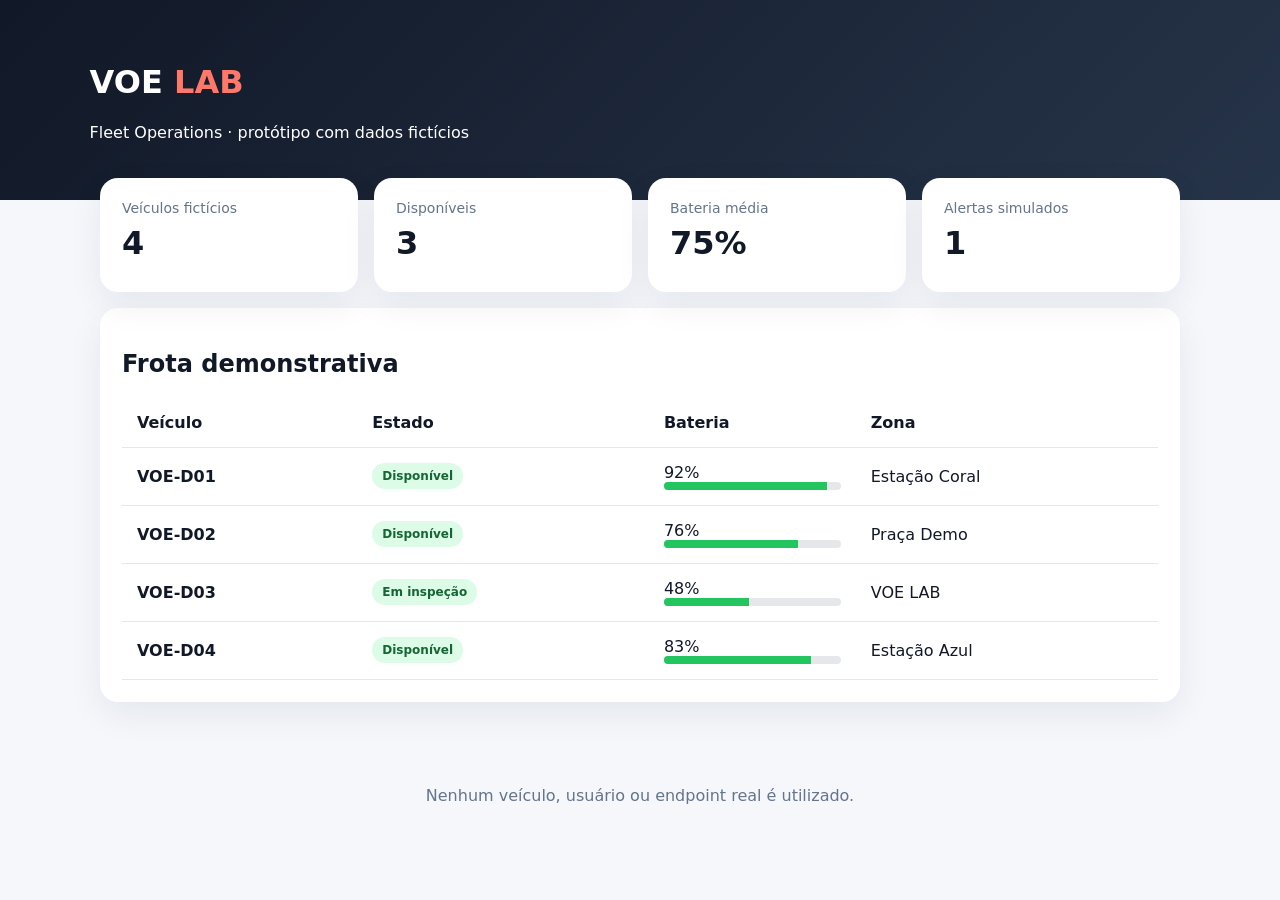
==== dashboard/index.html @ e5644e3e "feat: adiciona painel fictício de frota" ====
<!doctype html>
<html lang="pt-BR">
<head>
  <meta charset="utf-8">
  <meta name="viewport" content="width=device-width,initial-scale=1">
  <title>VOE LAB · Fleet Demo</title>
  <style>
    :root{--coral:#ff786a;--ink:#111827;--muted:#64748b;--bg:#f5f7fb;--card:#fff;--green:#22c55e}
    *{box-sizing:border-box} body{margin:0;font-family:Inter,system-ui,sans-serif;background:var(--bg);color:var(--ink)}
    header{padding:42px max(24px,7vw);background:linear-gradient(135deg,#111827,#263449);color:#fff}
    header b{color:var(--coral)} main{max-width:1120px;margin:-22px auto 60px;padding:0 20px}
    .grid{display:grid;grid-template-columns:repeat(auto-fit,minmax(210px,1fr));gap:16px}
    .card{background:var(--card);border-radius:18px;padding:22px;box-shadow:0 12px 35px #0f172a12}
    .number{font-size:32px;font-weight:800;margin:8px 0}.muted{color:var(--muted);font-size:14px}
    table{width:100%;border-collapse:collapse} th,td{padding:15px;text-align:left;border-bottom:1px solid #e5e7eb}
    .pill{display:inline-block;padding:6px 10px;border-radius:999px;background:#dcfce7;color:#166534;font-size:12px;font-weight:700}
    .battery{height:8px;background:#e5e7eb;border-radius:9px;overflow:hidden}.battery i{display:block;height:100%;background:var(--green)}
    footer{text-align:center;color:var(--muted);padding:24px}
  </style>
</head>
<body>
  <header><h1>VOE <b>LAB</b></h1><p>Fleet Operations · protótipo com dados fictícios</p></header>
  <main>
    <section class="grid" id="metrics"></section>
    <section class="card" style="margin-top:16px;overflow:auto">
      <h2>Frota demonstrativa</h2>
      <table><thead><tr><th>Veículo</th><th>Estado</th><th>Bateria</th><th>Zona</th></tr></thead><tbody id="fleet"></tbody></table>
    </section>
  </main>
  <footer>Nenhum veículo, usuário ou endpoint real é utilizado.</footer>
  <script>
    const vehicles=[
      {id:"VOE-D01",status:"Disponível",battery:92,zone:"Estação Coral"},
      {id:"VOE-D02",status:"Disponível",battery:76,zone:"Praça Demo"},
      {id:"VOE-D03",status:"Em inspeção",battery:48,zone:"VOE LAB"},
      {id:"VOE-D04",status:"Disponível",battery:83,zone:"Estação Azul"}
    ];
    const metrics=[
      ["Veículos fictícios",vehicles.length],
      ["Disponíveis",vehicles.filter(v=>v.status==="Disponível").length],
      ["Bateria média",Math.round(vehicles.reduce((a,v)=>a+v.battery,0)/vehicles.length)+"%"],
      ["Alertas simulados",1]
    ];
    document.querySelector("#metrics").innerHTML=metrics.map(([label,value])=>`<article class="card"><div class="muted">${label}</div><div class="number">${value}</div></article>`).join("");
    document.querySelector("#fleet").innerHTML=vehicles.map(v=>`<tr><td><b>${v.id}</b></td><td><span class="pill">${v.status}</span></td><td><div>${v.battery}%</div><div class="battery"><i style="width:${v.battery}%"></i></div></td><td>${v.zone}</td></tr>`).join("");
  </script>
</body>
</html>
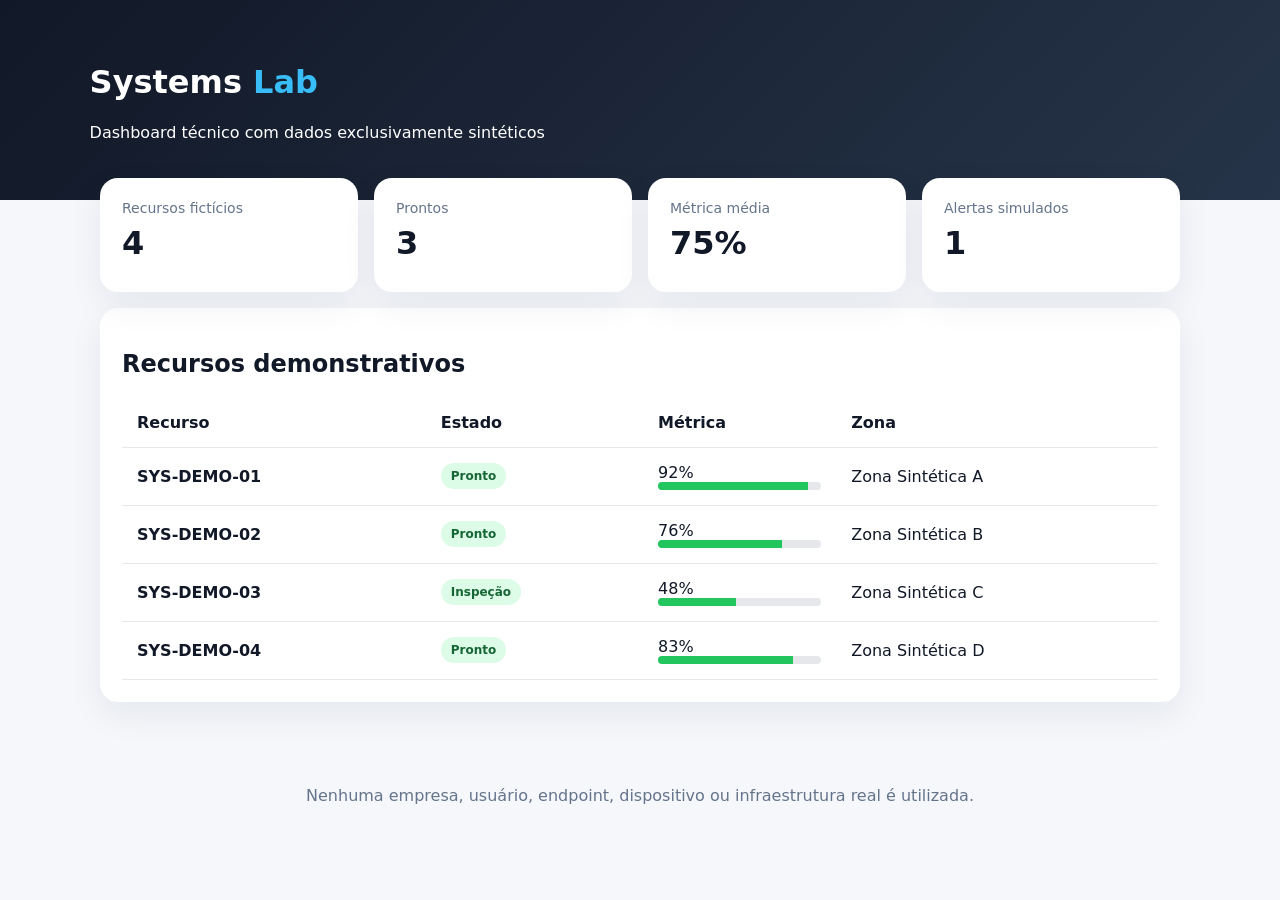
==== commit a0632082: "refactor(dashboard): remover marca e usar dados genéricos" ====
--- a/dashboard/index.html
+++ b/dashboard/index.html
@@ -3,46 +3,46 @@
 <head>
   <meta charset="utf-8">
   <meta name="viewport" content="width=device-width,initial-scale=1">
-  <title>VOE LAB · Fleet Demo</title>
+  <title>Systems Lab · Dashboard Sintético</title>
   <style>
-    :root{--coral:#ff786a;--ink:#111827;--muted:#64748b;--bg:#f5f7fb;--card:#fff;--green:#22c55e}
-    *{box-sizing:border-box} body{margin:0;font-family:Inter,system-ui,sans-serif;background:var(--bg);color:var(--ink)}
+    :root{--accent:#38bdf8;--ink:#111827;--muted:#64748b;--bg:#f5f7fb;--card:#fff;--green:#22c55e}
+    *{box-sizing:border-box}body{margin:0;font-family:Inter,system-ui,sans-serif;background:var(--bg);color:var(--ink)}
     header{padding:42px max(24px,7vw);background:linear-gradient(135deg,#111827,#263449);color:#fff}
-    header b{color:var(--coral)} main{max-width:1120px;margin:-22px auto 60px;padding:0 20px}
+    header b{color:var(--accent)}main{max-width:1120px;margin:-22px auto 60px;padding:0 20px}
     .grid{display:grid;grid-template-columns:repeat(auto-fit,minmax(210px,1fr));gap:16px}
     .card{background:var(--card);border-radius:18px;padding:22px;box-shadow:0 12px 35px #0f172a12}
     .number{font-size:32px;font-weight:800;margin:8px 0}.muted{color:var(--muted);font-size:14px}
-    table{width:100%;border-collapse:collapse} th,td{padding:15px;text-align:left;border-bottom:1px solid #e5e7eb}
+    table{width:100%;border-collapse:collapse}th,td{padding:15px;text-align:left;border-bottom:1px solid #e5e7eb}
     .pill{display:inline-block;padding:6px 10px;border-radius:999px;background:#dcfce7;color:#166534;font-size:12px;font-weight:700}
-    .battery{height:8px;background:#e5e7eb;border-radius:9px;overflow:hidden}.battery i{display:block;height:100%;background:var(--green)}
+    .metric{height:8px;background:#e5e7eb;border-radius:9px;overflow:hidden}.metric i{display:block;height:100%;background:var(--green)}
     footer{text-align:center;color:var(--muted);padding:24px}
   </style>
 </head>
 <body>
-  <header><h1>VOE <b>LAB</b></h1><p>Fleet Operations · protótipo com dados fictícios</p></header>
+  <header><h1>Systems <b>Lab</b></h1><p>Dashboard técnico com dados exclusivamente sintéticos</p></header>
   <main>
     <section class="grid" id="metrics"></section>
     <section class="card" style="margin-top:16px;overflow:auto">
-      <h2>Frota demonstrativa</h2>
-      <table><thead><tr><th>Veículo</th><th>Estado</th><th>Bateria</th><th>Zona</th></tr></thead><tbody id="fleet"></tbody></table>
+      <h2>Recursos demonstrativos</h2>
+      <table><thead><tr><th>Recurso</th><th>Estado</th><th>Métrica</th><th>Zona</th></tr></thead><tbody id="resources"></tbody></table>
     </section>
   </main>
-  <footer>Nenhum veículo, usuário ou endpoint real é utilizado.</footer>
+  <footer>Nenhuma empresa, usuário, endpoint, dispositivo ou infraestrutura real é utilizada.</footer>
   <script>
-    const vehicles=[
-      {id:"VOE-D01",status:"Disponível",battery:92,zone:"Estação Coral"},
-      {id:"VOE-D02",status:"Disponível",battery:76,zone:"Praça Demo"},
-      {id:"VOE-D03",status:"Em inspeção",battery:48,zone:"VOE LAB"},
-      {id:"VOE-D04",status:"Disponível",battery:83,zone:"Estação Azul"}
+    const resources=[
+      {id:"SYS-DEMO-01",status:"Pronto",metric:92,zone:"Zona Sintética A"},
+      {id:"SYS-DEMO-02",status:"Pronto",metric:76,zone:"Zona Sintética B"},
+      {id:"SYS-DEMO-03",status:"Inspeção",metric:48,zone:"Zona Sintética C"},
+      {id:"SYS-DEMO-04",status:"Pronto",metric:83,zone:"Zona Sintética D"}
     ];
     const metrics=[
-      ["Veículos fictícios",vehicles.length],
-      ["Disponíveis",vehicles.filter(v=>v.status==="Disponível").length],
-      ["Bateria média",Math.round(vehicles.reduce((a,v)=>a+v.battery,0)/vehicles.length)+"%"],
+      ["Recursos fictícios",resources.length],
+      ["Prontos",resources.filter(v=>v.status==="Pronto").length],
+      ["Métrica média",Math.round(resources.reduce((a,v)=>a+v.metric,0)/resources.length)+"%"],
       ["Alertas simulados",1]
     ];
     document.querySelector("#metrics").innerHTML=metrics.map(([label,value])=>`<article class="card"><div class="muted">${label}</div><div class="number">${value}</div></article>`).join("");
-    document.querySelector("#fleet").innerHTML=vehicles.map(v=>`<tr><td><b>${v.id}</b></td><td><span class="pill">${v.status}</span></td><td><div>${v.battery}%</div><div class="battery"><i style="width:${v.battery}%"></i></div></td><td>${v.zone}</td></tr>`).join("");
+    document.querySelector("#resources").innerHTML=resources.map(v=>`<tr><td><b>${v.id}</b></td><td><span class="pill">${v.status}</span></td><td><div>${v.metric}%</div><div class="metric"><i style="width:${v.metric}%"></i></div></td><td>${v.zone}</td></tr>`).join("");
   </script>
 </body>
 </html>
